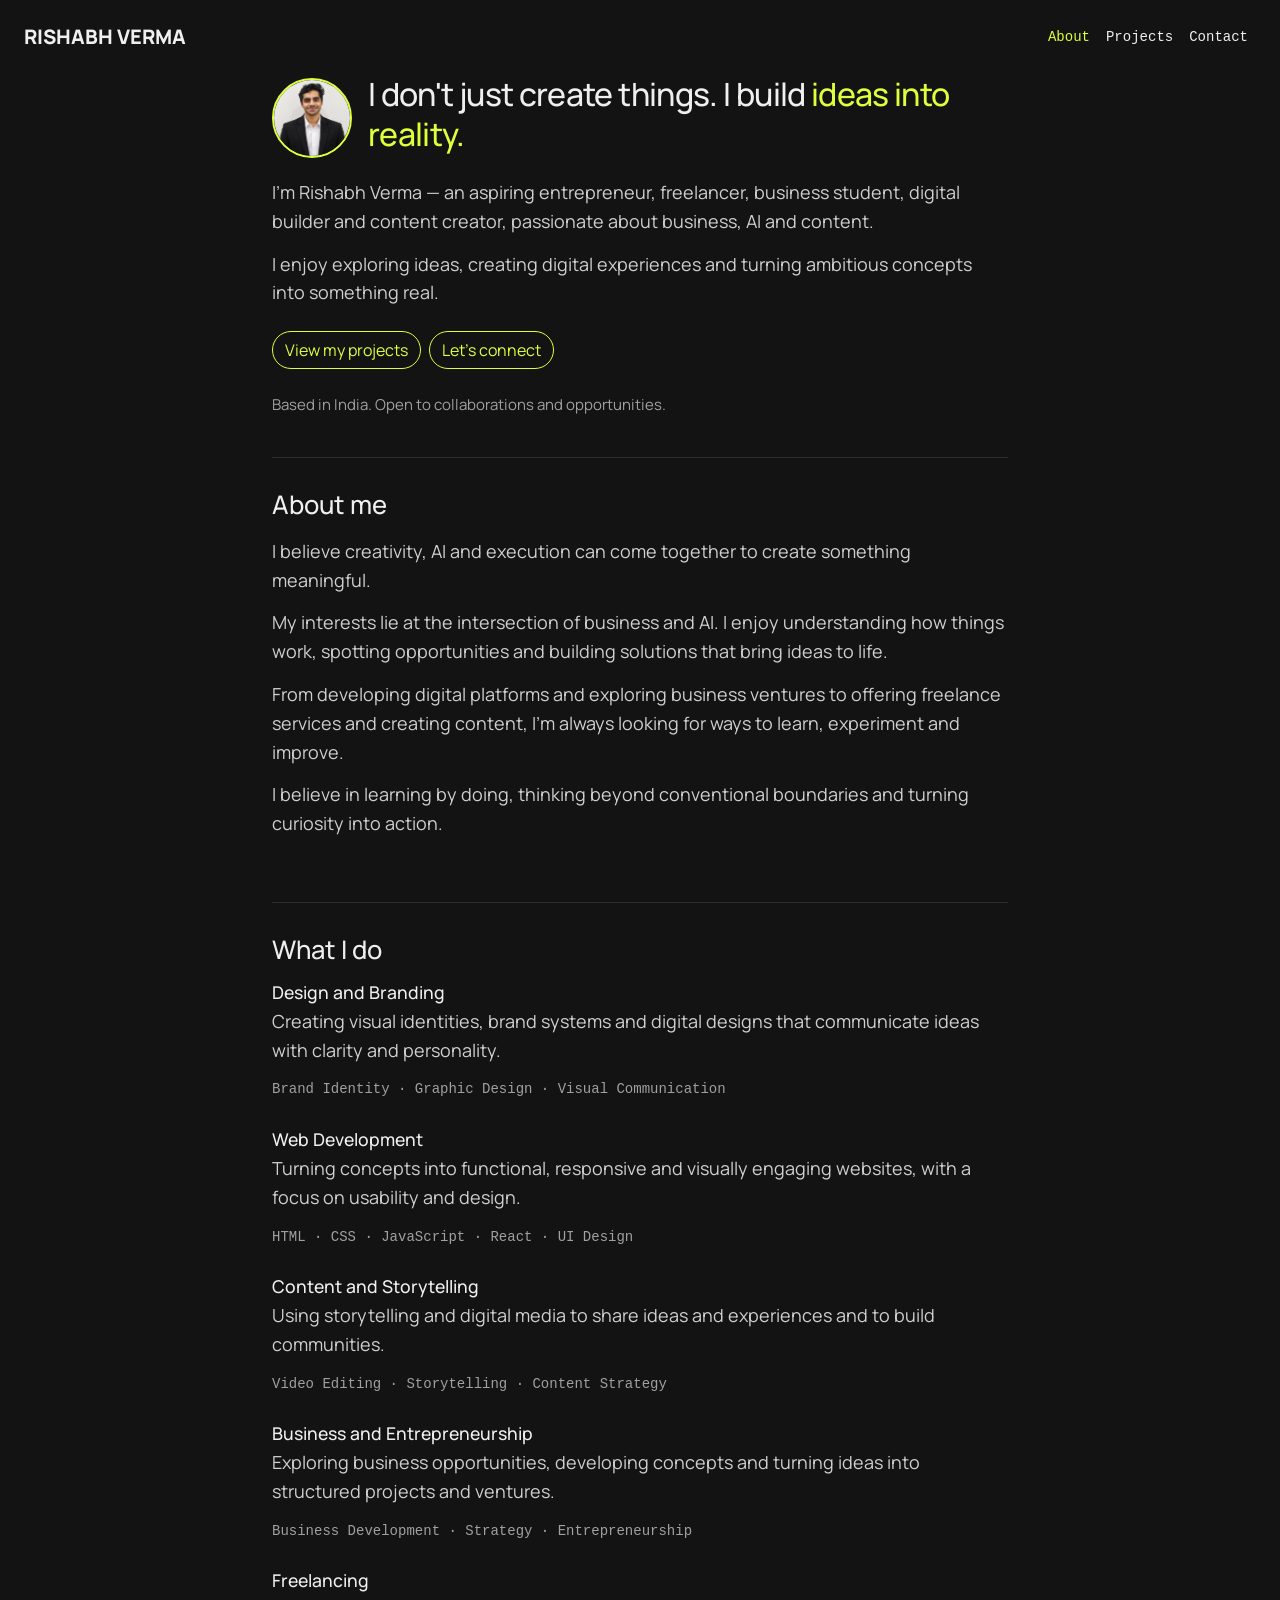
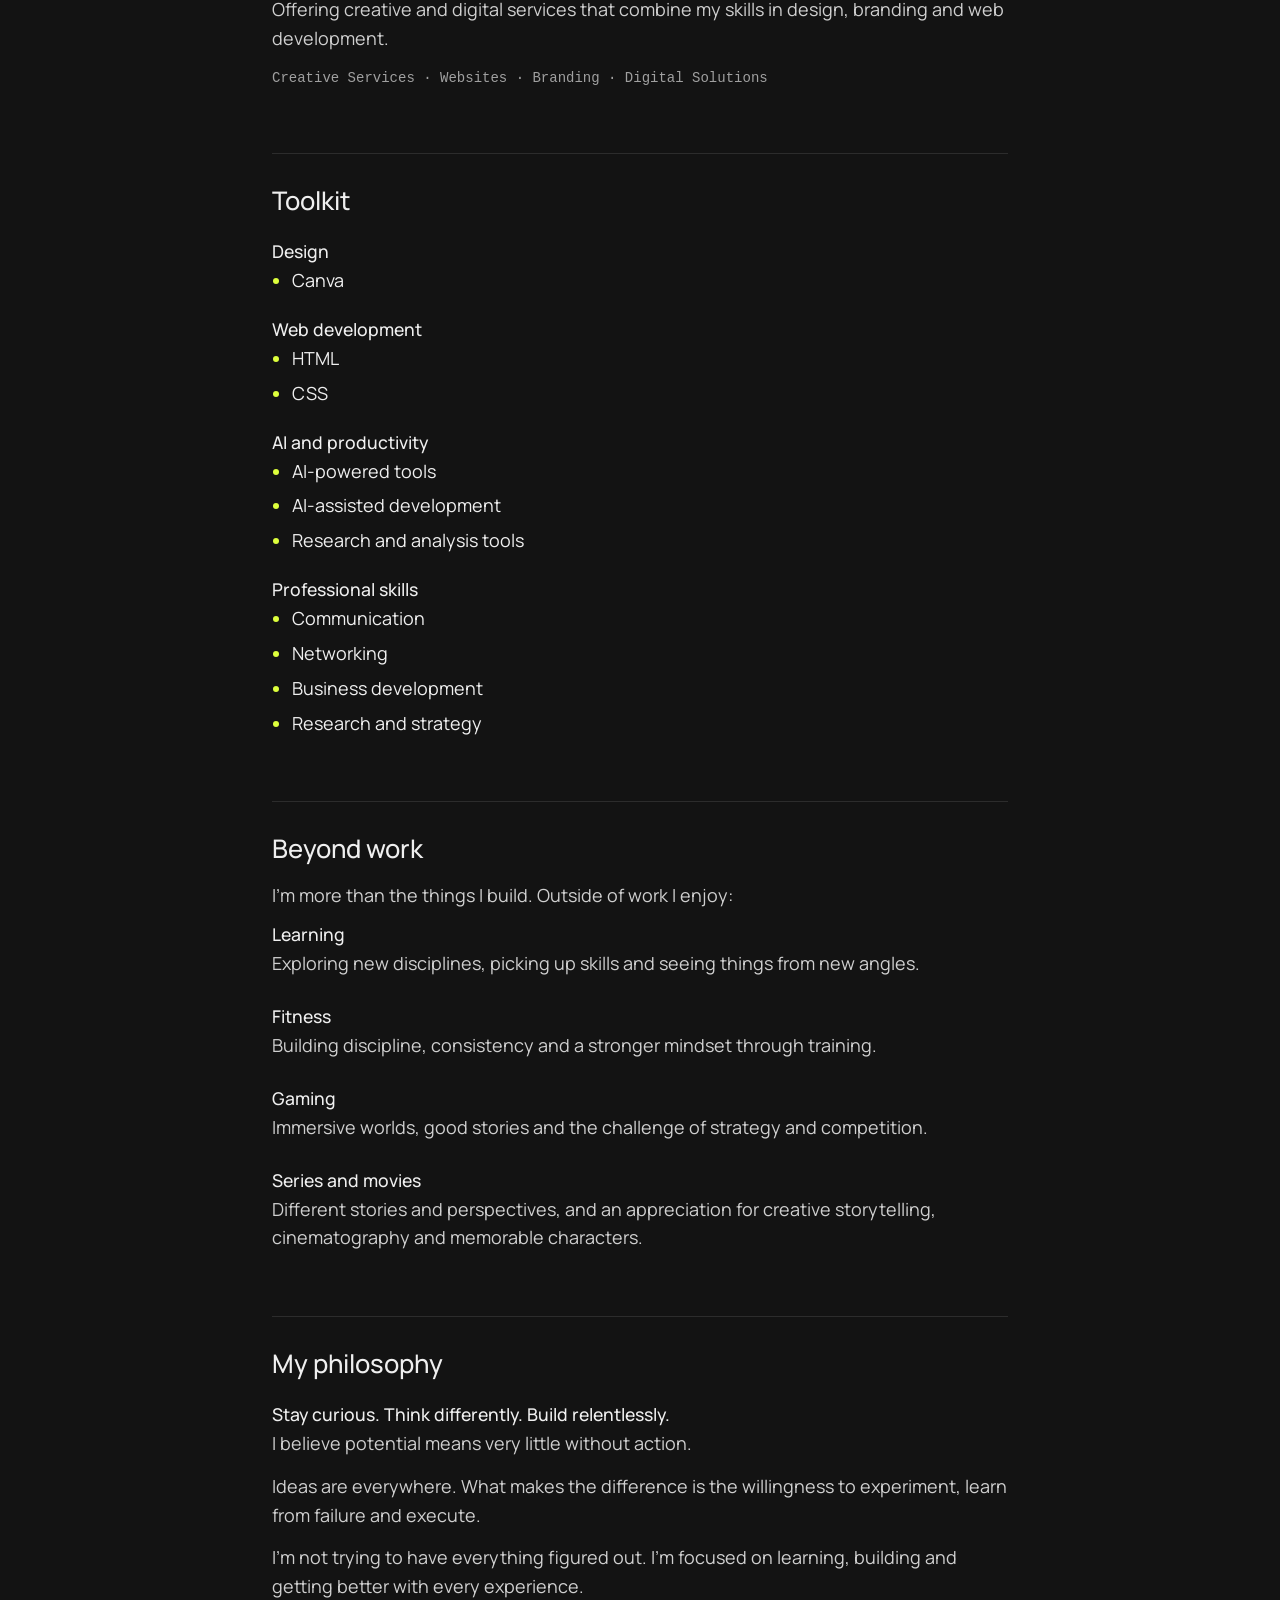
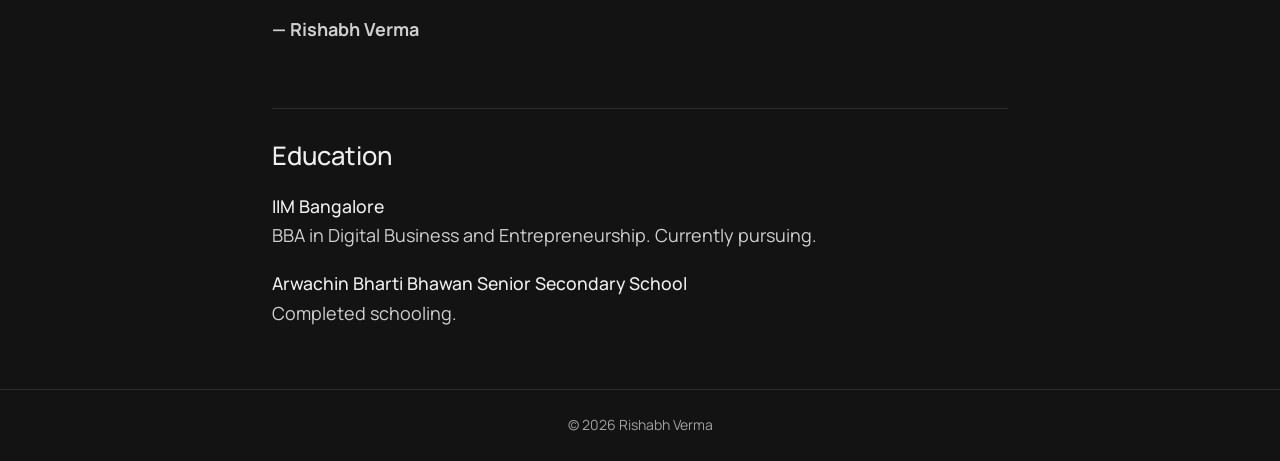
==== about.html @ e24b52ad "Add files via upload" ====
<!DOCTYPE html>
<html lang="en" data-bs-theme="dark">
<head>
  <meta charset="UTF-8">
  <meta name="viewport" content="width=device-width, initial-scale=1">
  <title>About — Rishabh Verma</title>

  <link rel="preconnect" href="https://fonts.googleapis.com">
  <link href="https://fonts.googleapis.com/css2?family=Manrope:wght@400;600;800&display=swap" rel="stylesheet">

  <!-- 1) Bootstrap CSS, then 2) your own CSS -->
  <link href="https://cdn.jsdelivr.net/npm/bootstrap@5.3.3/dist/css/bootstrap.min.css" rel="stylesheet">
  <link rel="stylesheet" href="style.css">
</head>
<body>

  <nav class="navbar navbar-expand-sm px-3 px-sm-4 py-3" data-bs-theme="dark">
    <a class="navbar-brand" href="index.html">RISHABH VERMA</a>
    <button class="navbar-toggler" type="button" data-bs-toggle="collapse" data-bs-target="#menu" aria-controls="menu" aria-expanded="false" aria-label="Toggle menu">
      <span class="navbar-toggler-icon"></span>
    </button>
    <div class="collapse navbar-collapse justify-content-end" id="menu">
      <ul class="navbar-nav">
        <li class="nav-item"><a class="nav-link active" href="about.html">About</a></li>
        <li class="nav-item"><a class="nav-link" href="projects.html">Projects</a></li>
        <li class="nav-item"><a class="nav-link" href="contact.html">Contact</a></li>
      </ul>
    </div>
  </nav>

  <!-- container = centred page width. row + col-lg-8 = a column that is
       narrower on big screens and full width on phones. -->
  <main class="container pb-5">
    <div class="row justify-content-center">
      <div class="col-lg-8">

        <div class="d-flex flex-column flex-sm-row align-items-sm-center gap-3 mb-3">
          <img class="portrait rounded-circle flex-shrink-0" src="portrait.jpg" alt="Rishabh Verma">
          <h1>I don't just create things. I build <span>ideas into reality.</span></h1>
        </div>

        <p>
          I'm Rishabh Verma — an aspiring entrepreneur, freelancer, business
          student, digital builder and content creator, passionate about
          business, AI and content.
        </p>
        <p>
          I enjoy exploring ideas, creating digital experiences and turning
          ambitious concepts into something real.
        </p>

        <div class="d-flex flex-wrap gap-2 my-4">
          <a class="btn btn-lime rounded-pill" href="projects.html">View my projects</a>
          <a class="btn btn-lime rounded-pill" href="contact.html">Let's connect</a>
        </div>
        <p class="note">Based in India. Open to collaborations and opportunities.</p>


        <h2>About me</h2>
        <p>
          I believe creativity, AI and execution can come together to create
          something meaningful.
        </p>
        <p>
          My interests lie at the intersection of business and AI. I enjoy
          understanding how things work, spotting opportunities and building
          solutions that bring ideas to life.
        </p>
        <p>
          From developing digital platforms and exploring business ventures
          to offering freelance services and creating content, I'm always
          looking for ways to learn, experiment and improve.
        </p>
        <p>
          I believe in learning by doing, thinking beyond conventional
          boundaries and turning curiosity into action.
        </p>


        <h2>What I do</h2>
        <ul class="items list-unstyled">
          <li>
            <h3>Design and Branding</h3>
            <p>
              Creating visual identities, brand systems and digital designs
              that communicate ideas with clarity and personality.
            </p>
            <p class="tags">Brand Identity · Graphic Design · Visual Communication</p>
          </li>
          <li>
            <h3>Web Development</h3>
            <p>
              Turning concepts into functional, responsive and visually
              engaging websites, with a focus on usability and design.
            </p>
            <p class="tags">HTML · CSS · JavaScript · React · UI Design</p>
          </li>
          <li>
            <h3>Content and Storytelling</h3>
            <p>
              Using storytelling and digital media to share ideas and
              experiences and to build communities.
            </p>
            <p class="tags">Video Editing · Storytelling · Content Strategy</p>
          </li>
          <li>
            <h3>Business and Entrepreneurship</h3>
            <p>
              Exploring business opportunities, developing concepts and
              turning ideas into structured projects and ventures.
            </p>
            <p class="tags">Business Development · Strategy · Entrepreneurship</p>
          </li>
          <li>
            <h3>Freelancing</h3>
            <p>
              Offering creative and digital services that combine my skills
              in design, branding and web development.
            </p>
            <p class="tags">Creative Services · Websites · Branding · Digital Solutions</p>
          </li>
        </ul>


        <h2>Toolkit</h2>

        <h3>Design</h3>
        <ul>
          <li>Canva</li>
        </ul>

        <h3>Web development</h3>
        <ul>
          <li>HTML</li>
          <li>CSS</li>
        </ul>

        <h3>AI and productivity</h3>
        <ul>
          <li>AI-powered tools</li>
          <li>AI-assisted development</li>
          <li>Research and analysis tools</li>
        </ul>

        <h3>Professional skills</h3>
        <ul>
          <li>Communication</li>
          <li>Networking</li>
          <li>Business development</li>
          <li>Research and strategy</li>
        </ul>


        <h2>Beyond work</h2>
        <p>I'm more than the things I build. Outside of work I enjoy:</p>

        <ul class="items list-unstyled">
          <li>
            <h3>Learning</h3>
            <p>Exploring new disciplines, picking up skills and seeing things from new angles.</p>
          </li>
          <li>
            <h3>Fitness</h3>
            <p>Building discipline, consistency and a stronger mindset through training.</p>
          </li>
          <li>
            <h3>Gaming</h3>
            <p>Immersive worlds, good stories and the challenge of strategy and competition.</p>
          </li>
          <li>
            <h3>Series and movies</h3>
            <p>
              Different stories and perspectives, and an appreciation for
              creative storytelling, cinematography and memorable characters.
            </p>
          </li>
        </ul>


        <h2>My philosophy</h2>
        <h3>Stay curious. Think differently. Build relentlessly.</h3>
        <p>I believe potential means very little without action.</p>
        <p>
          Ideas are everywhere. What makes the difference is the willingness
          to experiment, learn from failure and execute.
        </p>
        <p>
          I'm not trying to have everything figured out. I'm focused on
          learning, building and getting better with every experience.
        </p>
        <p><strong>— Rishabh Verma</strong></p>


        <h2>Education</h2>

        <h3>IIM Bangalore</h3>
        <p>BBA in Digital Business and Entrepreneurship. Currently pursuing.</p>

        <h3>Arwachin Bharti Bhawan Senior Secondary School</h3>
        <p>Completed schooling.</p>

      </div>
    </div>
  </main>

  <footer class="text-center py-4">© 2026 Rishabh Verma</footer>

  <!-- Bootstrap JavaScript (makes the mobile menu button work) -->
  <script src="https://cdn.jsdelivr.net/npm/bootstrap@5.3.3/dist/js/bootstrap.bundle.min.js"></script>
</body>
</html>
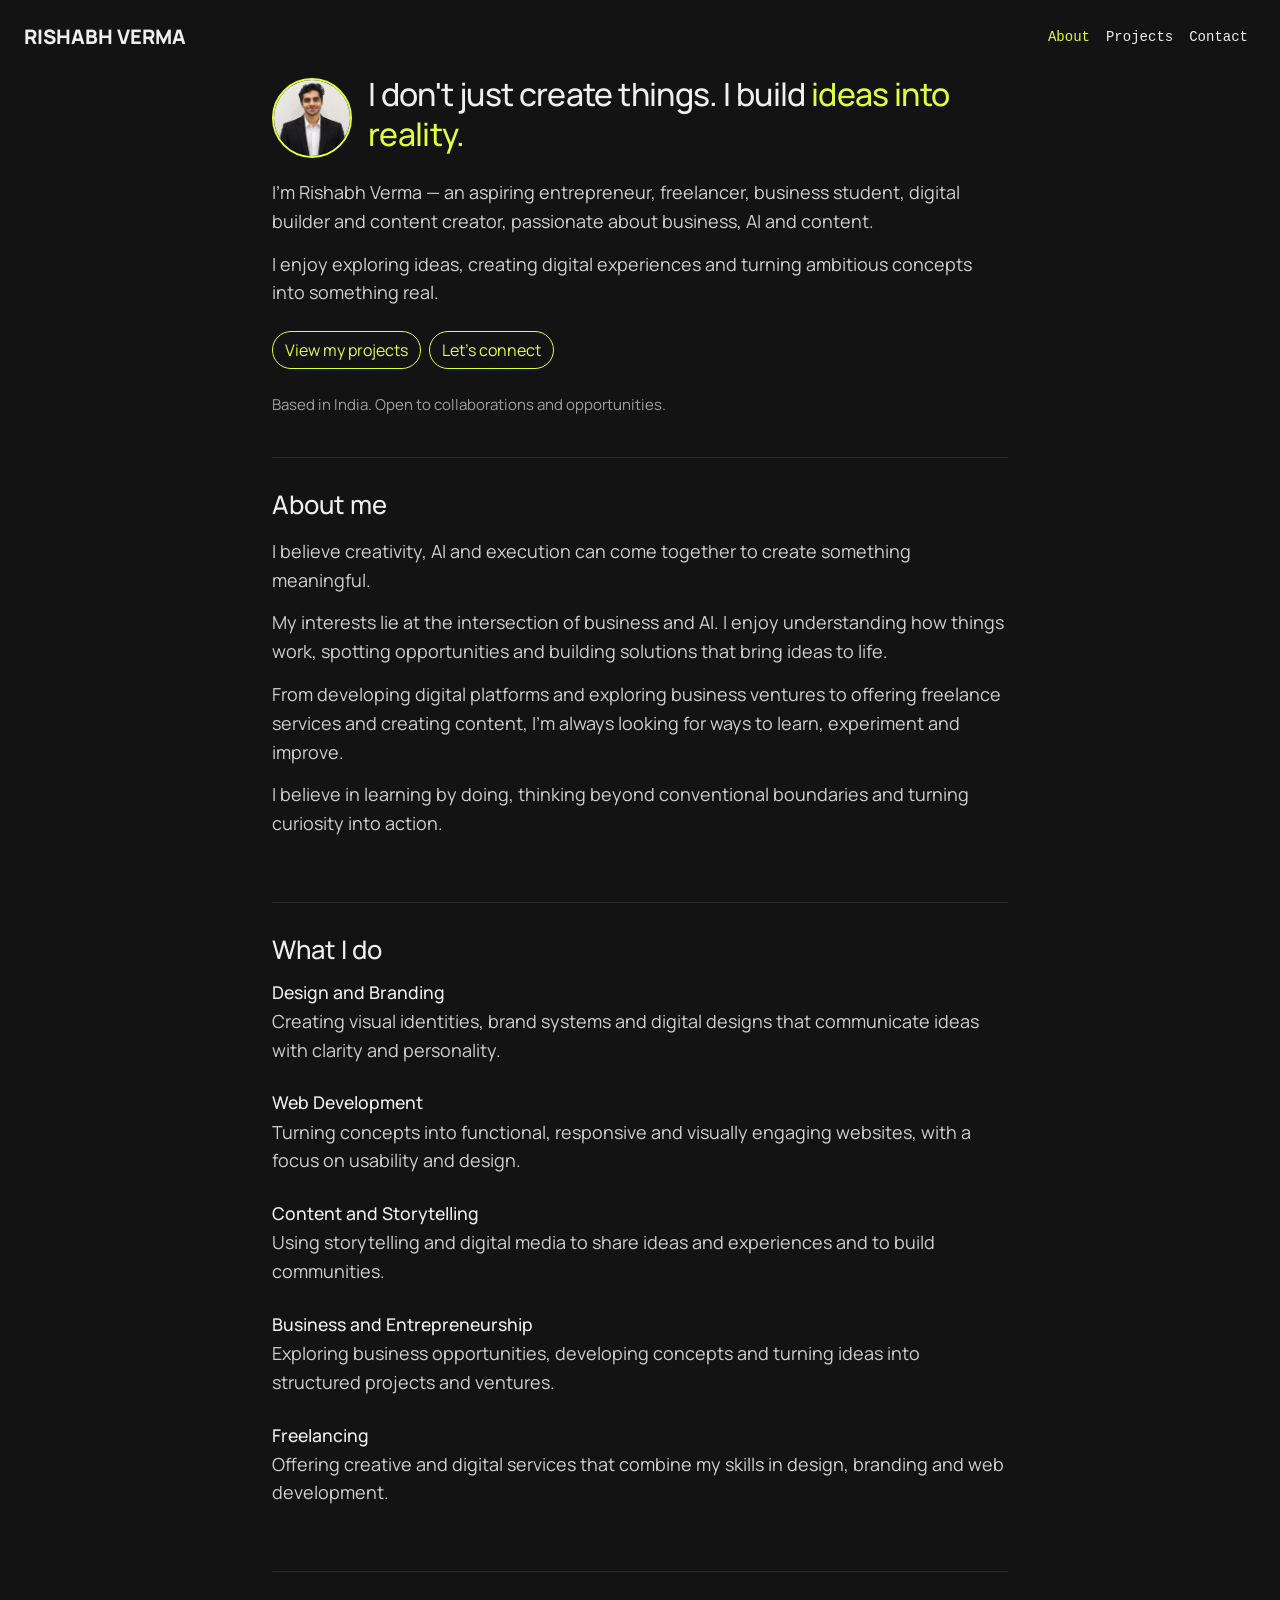
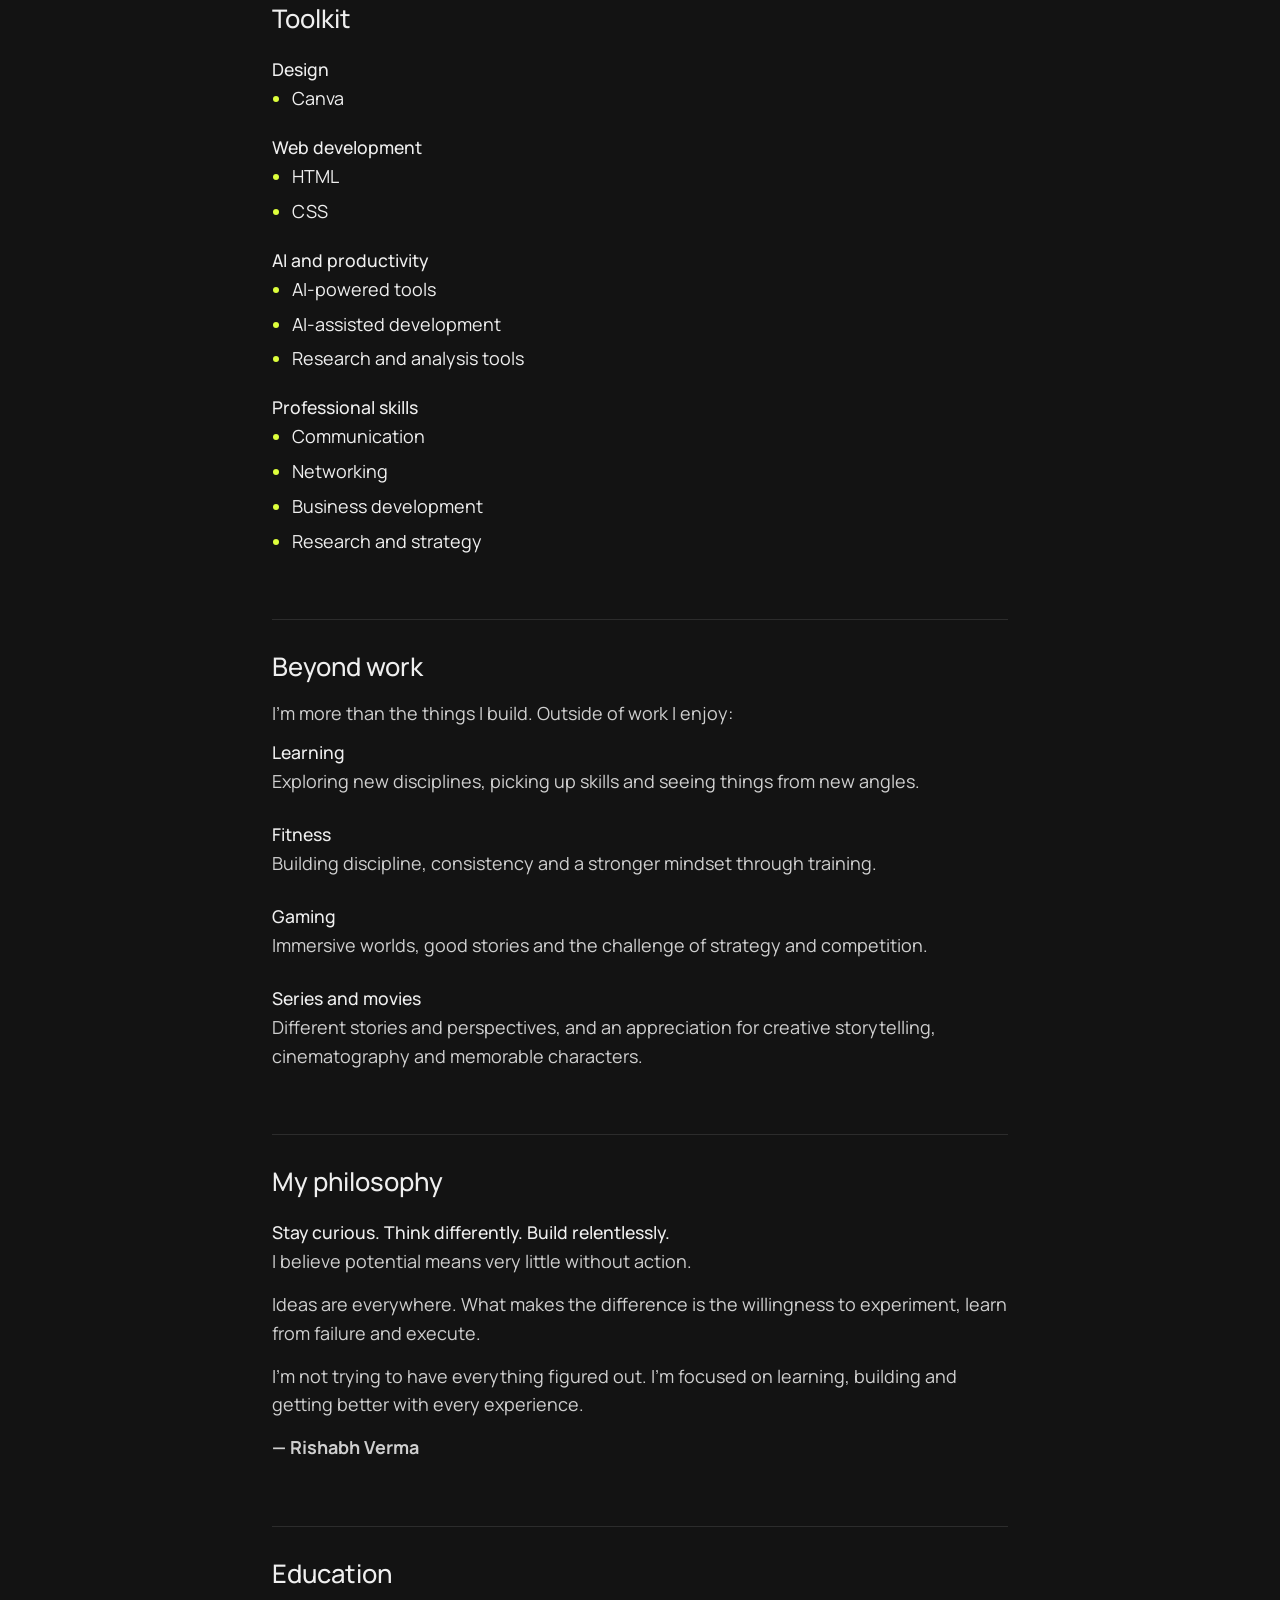
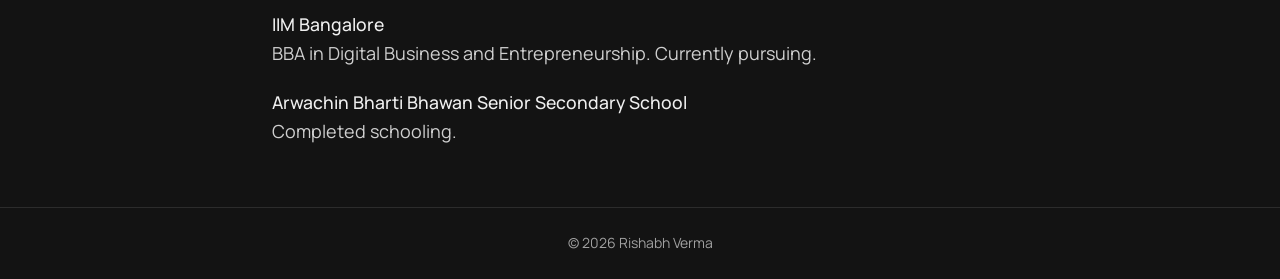
==== commit 7362faf9: "Add files via upload" ====
--- a/about.html
+++ b/about.html
@@ -1,211 +1,242 @@
-<!DOCTYPE html>
+<!doctype html>
 <html lang="en" data-bs-theme="dark">
-<head>
-  <meta charset="UTF-8">
-  <meta name="viewport" content="width=device-width, initial-scale=1">
-  <title>About — Rishabh Verma</title>
-
-  <link rel="preconnect" href="https://fonts.googleapis.com">
-  <link href="https://fonts.googleapis.com/css2?family=Manrope:wght@400;600;800&display=swap" rel="stylesheet">
-
-  <!-- 1) Bootstrap CSS, then 2) your own CSS -->
-  <link href="https://cdn.jsdelivr.net/npm/bootstrap@5.3.3/dist/css/bootstrap.min.css" rel="stylesheet">
-  <link rel="stylesheet" href="style.css">
-</head>
-<body>
-
-  <nav class="navbar navbar-expand-sm px-3 px-sm-4 py-3" data-bs-theme="dark">
-    <a class="navbar-brand" href="index.html">RISHABH VERMA</a>
-    <button class="navbar-toggler" type="button" data-bs-toggle="collapse" data-bs-target="#menu" aria-controls="menu" aria-expanded="false" aria-label="Toggle menu">
-      <span class="navbar-toggler-icon"></span>
-    </button>
-    <div class="collapse navbar-collapse justify-content-end" id="menu">
-      <ul class="navbar-nav">
-        <li class="nav-item"><a class="nav-link active" href="about.html">About</a></li>
-        <li class="nav-item"><a class="nav-link" href="projects.html">Projects</a></li>
-        <li class="nav-item"><a class="nav-link" href="contact.html">Contact</a></li>
-      </ul>
-    </div>
-  </nav>
-
-  <!-- container = centred page width. row + col-lg-8 = a column that is
-       narrower on big screens and full width on phones. -->
-  <main class="container pb-5">
-    <div class="row justify-content-center">
-      <div class="col-lg-8">
-
-        <div class="d-flex flex-column flex-sm-row align-items-sm-center gap-3 mb-3">
-          <img class="portrait rounded-circle flex-shrink-0" src="portrait.jpg" alt="Rishabh Verma">
-          <h1>I don't just create things. I build <span>ideas into reality.</span></h1>
-        </div>
-
-        <p>
-          I'm Rishabh Verma — an aspiring entrepreneur, freelancer, business
-          student, digital builder and content creator, passionate about
-          business, AI and content.
-        </p>
-        <p>
-          I enjoy exploring ideas, creating digital experiences and turning
-          ambitious concepts into something real.
-        </p>
-
-        <div class="d-flex flex-wrap gap-2 my-4">
-          <a class="btn btn-lime rounded-pill" href="projects.html">View my projects</a>
-          <a class="btn btn-lime rounded-pill" href="contact.html">Let's connect</a>
-        </div>
-        <p class="note">Based in India. Open to collaborations and opportunities.</p>
-
-
-        <h2>About me</h2>
-        <p>
-          I believe creativity, AI and execution can come together to create
-          something meaningful.
-        </p>
-        <p>
-          My interests lie at the intersection of business and AI. I enjoy
-          understanding how things work, spotting opportunities and building
-          solutions that bring ideas to life.
-        </p>
-        <p>
-          From developing digital platforms and exploring business ventures
-          to offering freelance services and creating content, I'm always
-          looking for ways to learn, experiment and improve.
-        </p>
-        <p>
-          I believe in learning by doing, thinking beyond conventional
-          boundaries and turning curiosity into action.
-        </p>
-
-
-        <h2>What I do</h2>
-        <ul class="items list-unstyled">
-          <li>
-            <h3>Design and Branding</h3>
-            <p>
-              Creating visual identities, brand systems and digital designs
-              that communicate ideas with clarity and personality.
-            </p>
-            <p class="tags">Brand Identity · Graphic Design · Visual Communication</p>
+  <head>
+    <meta charset="UTF-8" />
+    <meta name="viewport" content="width=device-width, initial-scale=1" />
+    <title>About — Rishabh Verma</title>
+
+    <link rel="preconnect" href="https://fonts.googleapis.com" />
+    <link
+      href="https://fonts.googleapis.com/css2?family=Manrope:wght@400;600;800&display=swap"
+      rel="stylesheet"
+    />
+
+    <!-- 1) Bootstrap CSS, then 2) CSS -->
+    <link
+      href="https://cdn.jsdelivr.net/npm/bootstrap@5.3.3/dist/css/bootstrap.min.css"
+      rel="stylesheet"
+    />
+    <link rel="stylesheet" href="style.css" />
+  </head>
+  <body>
+    <nav class="navbar navbar-expand-sm px-3 px-sm-4 py-3" data-bs-theme="dark">
+      <a class="navbar-brand" href="index.html">RISHABH VERMA</a>
+      <button
+        class="navbar-toggler"
+        type="button"
+        data-bs-toggle="collapse"
+        data-bs-target="#menu"
+        aria-controls="menu"
+        aria-expanded="false"
+        aria-label="Toggle menu"
+      >
+        <span class="navbar-toggler-icon"></span>
+      </button>
+      <div class="collapse navbar-collapse justify-content-end" id="menu">
+        <ul class="navbar-nav">
+          <li class="nav-item">
+            <a class="nav-link active" href="about.html">About</a>
           </li>
-          <li>
-            <h3>Web Development</h3>
-            <p>
-              Turning concepts into functional, responsive and visually
-              engaging websites, with a focus on usability and design.
-            </p>
-            <p class="tags">HTML · CSS · JavaScript · React · UI Design</p>
+          <li class="nav-item">
+            <a class="nav-link" href="projects.html">Projects</a>
           </li>
-          <li>
-            <h3>Content and Storytelling</h3>
-            <p>
-              Using storytelling and digital media to share ideas and
-              experiences and to build communities.
-            </p>
-            <p class="tags">Video Editing · Storytelling · Content Strategy</p>
-          </li>
-          <li>
-            <h3>Business and Entrepreneurship</h3>
-            <p>
-              Exploring business opportunities, developing concepts and
-              turning ideas into structured projects and ventures.
-            </p>
-            <p class="tags">Business Development · Strategy · Entrepreneurship</p>
-          </li>
-          <li>
-            <h3>Freelancing</h3>
-            <p>
-              Offering creative and digital services that combine my skills
-              in design, branding and web development.
-            </p>
-            <p class="tags">Creative Services · Websites · Branding · Digital Solutions</p>
+          <li class="nav-item">
+            <a class="nav-link" href="contact.html">Contact</a>
           </li>
         </ul>
-
-
-        <h2>Toolkit</h2>
-
-        <h3>Design</h3>
-        <ul>
-          <li>Canva</li>
-        </ul>
-
-        <h3>Web development</h3>
-        <ul>
-          <li>HTML</li>
-          <li>CSS</li>
-        </ul>
-
-        <h3>AI and productivity</h3>
-        <ul>
-          <li>AI-powered tools</li>
-          <li>AI-assisted development</li>
-          <li>Research and analysis tools</li>
-        </ul>
-
-        <h3>Professional skills</h3>
-        <ul>
-          <li>Communication</li>
-          <li>Networking</li>
-          <li>Business development</li>
-          <li>Research and strategy</li>
-        </ul>
-
-
-        <h2>Beyond work</h2>
-        <p>I'm more than the things I build. Outside of work I enjoy:</p>
-
-        <ul class="items list-unstyled">
-          <li>
-            <h3>Learning</h3>
-            <p>Exploring new disciplines, picking up skills and seeing things from new angles.</p>
-          </li>
-          <li>
-            <h3>Fitness</h3>
-            <p>Building discipline, consistency and a stronger mindset through training.</p>
-          </li>
-          <li>
-            <h3>Gaming</h3>
-            <p>Immersive worlds, good stories and the challenge of strategy and competition.</p>
-          </li>
-          <li>
-            <h3>Series and movies</h3>
-            <p>
-              Different stories and perspectives, and an appreciation for
-              creative storytelling, cinematography and memorable characters.
-            </p>
-          </li>
-        </ul>
-
-
-        <h2>My philosophy</h2>
-        <h3>Stay curious. Think differently. Build relentlessly.</h3>
-        <p>I believe potential means very little without action.</p>
-        <p>
-          Ideas are everywhere. What makes the difference is the willingness
-          to experiment, learn from failure and execute.
-        </p>
-        <p>
-          I'm not trying to have everything figured out. I'm focused on
-          learning, building and getting better with every experience.
-        </p>
-        <p><strong>— Rishabh Verma</strong></p>
-
-
-        <h2>Education</h2>
-
-        <h3>IIM Bangalore</h3>
-        <p>BBA in Digital Business and Entrepreneurship. Currently pursuing.</p>
-
-        <h3>Arwachin Bharti Bhawan Senior Secondary School</h3>
-        <p>Completed schooling.</p>
-
       </div>
-    </div>
-  </main>
-
-  <footer class="text-center py-4">© 2026 Rishabh Verma</footer>
-
-  <!-- Bootstrap JavaScript (makes the mobile menu button work) -->
-  <script src="https://cdn.jsdelivr.net/npm/bootstrap@5.3.3/dist/js/bootstrap.bundle.min.js"></script>
-</body>
+    </nav>
+
+
+    <main class="container pb-5">
+      <div class="row justify-content-center">
+        <div class="col-lg-8">
+          <div
+            class="d-flex flex-column flex-sm-row align-items-sm-center gap-3 mb-3"
+          >
+            <img
+              class="portrait rounded-circle flex-shrink-0"
+              src="portrait.jpg"
+              alt="Rishabh Verma"
+            />
+            <h1>
+              I don't just create things. I build
+              <span>ideas into reality.</span>
+            </h1>
+          </div>
+
+          <p>
+            I'm Rishabh Verma — an aspiring entrepreneur, freelancer, business
+            student, digital builder and content creator, passionate about
+            business, AI and content.
+          </p>
+          <p>
+            I enjoy exploring ideas, creating digital experiences and turning
+            ambitious concepts into something real.
+          </p>
+
+          <div class="d-flex flex-wrap gap-2 my-4">
+            <a class="btn btn-lime rounded-pill" href="projects.html"
+              >View my projects</a
+            >
+            <a class="btn btn-lime rounded-pill" href="contact.html"
+              >Let's connect</a
+            >
+          </div>
+          <p class="note">
+            Based in India. Open to collaborations and opportunities.
+          </p>
+
+          <h2>About me</h2>
+          <p>
+            I believe creativity, AI and execution can come together to create
+            something meaningful.
+          </p>
+          <p>
+            My interests lie at the intersection of business and AI. I enjoy
+            understanding how things work, spotting opportunities and building
+            solutions that bring ideas to life.
+          </p>
+          <p>
+            From developing digital platforms and exploring business ventures to
+            offering freelance services and creating content, I'm always looking
+            for ways to learn, experiment and improve.
+          </p>
+          <p>
+            I believe in learning by doing, thinking beyond conventional
+            boundaries and turning curiosity into action.
+          </p>
+
+          <h2>What I do</h2>
+          <ul class="items list-unstyled">
+            <li>
+              <h3>Design and Branding</h3>
+              <p>
+                Creating visual identities, brand systems and digital designs
+                that communicate ideas with clarity and personality.
+              </p>
+            </li>
+            <li>
+              <h3>Web Development</h3>
+              <p>
+                Turning concepts into functional, responsive and visually
+                engaging websites, with a focus on usability and design.
+              </p>
+            </li>
+            <li>
+              <h3>Content and Storytelling</h3>
+              <p>
+                Using storytelling and digital media to share ideas and
+                experiences and to build communities.
+              </p>
+            </li>
+            <li>
+              <h3>Business and Entrepreneurship</h3>
+              <p>
+                Exploring business opportunities, developing concepts and
+                turning ideas into structured projects and ventures.
+              </p>
+            </li>
+            <li>
+              <h3>Freelancing</h3>
+              <p>
+                Offering creative and digital services that combine my skills in
+                design, branding and web development.
+              </p>
+            </li>
+          </ul>
+
+          <h2>Toolkit</h2>
+
+          <h3>Design</h3>
+          <ul>
+            <li>Canva</li>
+          </ul>
+
+          <h3>Web development</h3>
+          <ul>
+            <li>HTML</li>
+            <li>CSS</li>
+          </ul>
+
+          <h3>AI and productivity</h3>
+          <ul>
+            <li>AI-powered tools</li>
+            <li>AI-assisted development</li>
+            <li>Research and analysis tools</li>
+          </ul>
+
+          <h3>Professional skills</h3>
+          <ul>
+            <li>Communication</li>
+            <li>Networking</li>
+            <li>Business development</li>
+            <li>Research and strategy</li>
+          </ul>
+
+          <h2>Beyond work</h2>
+          <p>I'm more than the things I build. Outside of work I enjoy:</p>
+
+          <ul class="items list-unstyled">
+            <li>
+              <h3>Learning</h3>
+              <p>
+                Exploring new disciplines, picking up skills and seeing things
+                from new angles.
+              </p>
+            </li>
+            <li>
+              <h3>Fitness</h3>
+              <p>
+                Building discipline, consistency and a stronger mindset through
+                training.
+              </p>
+            </li>
+            <li>
+              <h3>Gaming</h3>
+              <p>
+                Immersive worlds, good stories and the challenge of strategy and
+                competition.
+              </p>
+            </li>
+            <li>
+              <h3>Series and movies</h3>
+              <p>
+                Different stories and perspectives, and an appreciation for
+                creative storytelling, cinematography and memorable characters.
+              </p>
+            </li>
+          </ul>
+
+          <h2>My philosophy</h2>
+          <h3>Stay curious. Think differently. Build relentlessly.</h3>
+          <p>I believe potential means very little without action.</p>
+          <p>
+            Ideas are everywhere. What makes the difference is the willingness
+            to experiment, learn from failure and execute.
+          </p>
+          <p>
+            I'm not trying to have everything figured out. I'm focused on
+            learning, building and getting better with every experience.
+          </p>
+          <p><strong>— Rishabh Verma</strong></p>
+
+          <h2>Education</h2>
+
+          <h3>IIM Bangalore</h3>
+          <p>
+            BBA in Digital Business and Entrepreneurship. Currently pursuing.
+          </p>
+
+          <h3>Arwachin Bharti Bhawan Senior Secondary School</h3>
+          <p>Completed schooling.</p>
+        </div>
+      </div>
+    </main>
+
+    <footer class="text-center py-4">© 2026 Rishabh Verma</footer>
+
+    <!-- Bootstrap JavaScript (makes the mobile menu button work) -->
+    <script src="https://cdn.jsdelivr.net/npm/bootstrap@5.3.3/dist/js/bootstrap.bundle.min.js"></script>
+  </body>
 </html>
--- a/style.css
+++ b/style.css
@@ -0,0 +1,179 @@
+/* ---------- 1. Colours ---------- */
+:root {
+  --bg: #131313;
+  --text: #efefef;
+  --soft: #cfcfcf;
+  --muted: #a0a0a0;
+  --lime: #ddff3c;
+  --line: #2c2c2c;
+}
+
+/* ---------- 2. BASE ---------- */
+body {
+  background: var(--bg);
+  color: var(--text);
+  font-family: "Manrope", Arial, sans-serif;
+  font-size: 18px;
+  line-height: 1.6;
+}
+
+a { color: var(--lime); text-decoration: none; }
+a:hover { color: var(--lime); text-decoration: underline; }
+
+/* ---------- 3. NAVBAR (Bootstrap's navbar, recoloured) ---------- */
+.navbar-brand {
+  color: var(--text);
+  font-weight: 800;
+}
+.navbar-brand:hover { color: var(--text); text-decoration: none; }
+
+.navbar .nav-link {
+  color: var(--text);
+  font-family: monospace;
+  font-size: 14px;
+}
+.navbar .nav-link:hover,
+.navbar .nav-link.active {
+  color: var(--lime);
+  text-decoration: none;
+}
+
+/* ---------- 4. HOME PAGE ---------- */
+/* On the home page the navbar floats on top of the hero */
+.home .navbar {
+  position: absolute;
+  top: 0; left: 0; right: 0;
+  z-index: 2;
+}
+
+.hero {
+  position: relative;
+  min-height: 100vh;
+  padding: 130px 12% 0;
+  overflow: hidden;
+}
+
+.hero-badge {
+  display: inline-block;
+  border: 1px solid var(--lime);
+  color: var(--lime);
+  border-radius: 20px;
+  padding: 6px 12px;
+  font-family: monospace;
+  font-size: 14px;
+}
+
+.hero h1 {
+  font-size: 9vw;
+  line-height: 1;
+  letter-spacing: -0.05em;
+  margin-top: 20px;
+  text-transform: uppercase;
+}
+.hero h1 .dot { color: var(--lime); }
+
+.hero .intro {
+  position: absolute;
+  left: 54%;
+  bottom: 80px;
+  max-width: 380px;
+  border-left: 2px solid var(--lime);
+  padding-left: 20px;
+  color: var(--muted);
+  font-size: 17px;
+}
+
+/* The lime triangle at the bottom of the hero */
+.wedge {
+  position: absolute;
+  bottom: 0;
+  right: 0;
+  width: 85%;
+  height: 40px;
+  background: var(--lime);
+  clip-path: polygon(0 100%, 100% 0, 100% 100%);
+}
+
+/* ---------- 5. INNER PAGES ---------- */
+main h1 { font-size: 2rem; line-height: 1.25; letter-spacing: -0.02em; }
+main h1 span { color: var(--lime); }
+
+main h2 {
+  font-size: 1.6rem;
+  margin: 64px 0 16px;
+  padding-top: 32px;
+  border-top: 1px solid var(--line);
+}
+main h2:first-of-type { margin-top: 40px; }
+
+main h3 { font-size: 1.1rem; margin: 24px 0 4px; }
+main p { color: var(--soft); margin-bottom: 14px; }
+main ul { padding-left: 20px; margin-bottom: 14px; }
+main li { margin-bottom: 6px; }
+main li::marker { color: var(--lime); }
+
+/* Lists made of items with a title + text (uses Bootstrap's list-unstyled) */
+main .items { padding: 0; }
+main .items li { margin-bottom: 28px; }
+main .items h3 { margin-top: 0; }
+
+.tags { color: var(--muted); font-family: monospace; font-size: 14px; }
+.note { color: var(--muted); font-size: 15px; }
+
+/* Round profile photo (Bootstrap's rounded-circle does the circle) */
+.portrait {
+  width: 80px;
+  height: 80px;
+  object-fit: cover;
+  object-position: top;
+  border: 2px solid var(--lime);
+}
+
+/* ---------- 6. BOOTSTRAP BUTTONS, RECOLOURED ---------- */
+.btn-lime {
+  --bs-btn-color: var(--lime);
+  --bs-btn-border-color: var(--lime);
+  --bs-btn-hover-color: #131313;
+  --bs-btn-hover-bg: var(--lime);
+  --bs-btn-hover-border-color: var(--lime);
+  --bs-btn-active-color: #131313;
+  --bs-btn-active-bg: var(--lime);
+  --bs-btn-active-border-color: var(--lime);
+}
+
+/* ---------- 7. BOOTSTRAP CARDS, RECOLOURED (projects page) ---------- */
+.card {
+  --bs-card-bg: #1c1c1c;
+  --bs-card-border-color: var(--line);
+  --bs-card-color: var(--text);
+}
+.card h3 { margin: 0 0 8px; }
+.card p:last-child { margin-bottom: 0; }
+
+/* ---------- 8. FOOTER ---------- */
+footer {
+  color: var(--muted);
+  font-size: 14px;
+  border-top: 1px solid var(--line);
+}
+
+/* ---------- 9. MOBILE ---------- */
+@media (max-width: 700px) {
+  .hero { padding: 110px 20px 90px; min-height: 100vh; }
+  .hero h1 { font-size: 17vw; }
+  .hero h1 .line { display: block; }
+  .hero .intro { position: static; margin-top: 40px; }
+  .wedge { width: 100%; }
+
+  main h1 { font-size: 1.6rem; }
+}
+
+/* Give the opened mobile menu a background on the home page */
+@media (max-width: 575.98px) {
+  .home .navbar-collapse {
+    background: #1c1c1c;
+    border: 1px solid var(--line);
+    padding: 12px 20px;
+    margin-top: 10px;
+  }
+}
